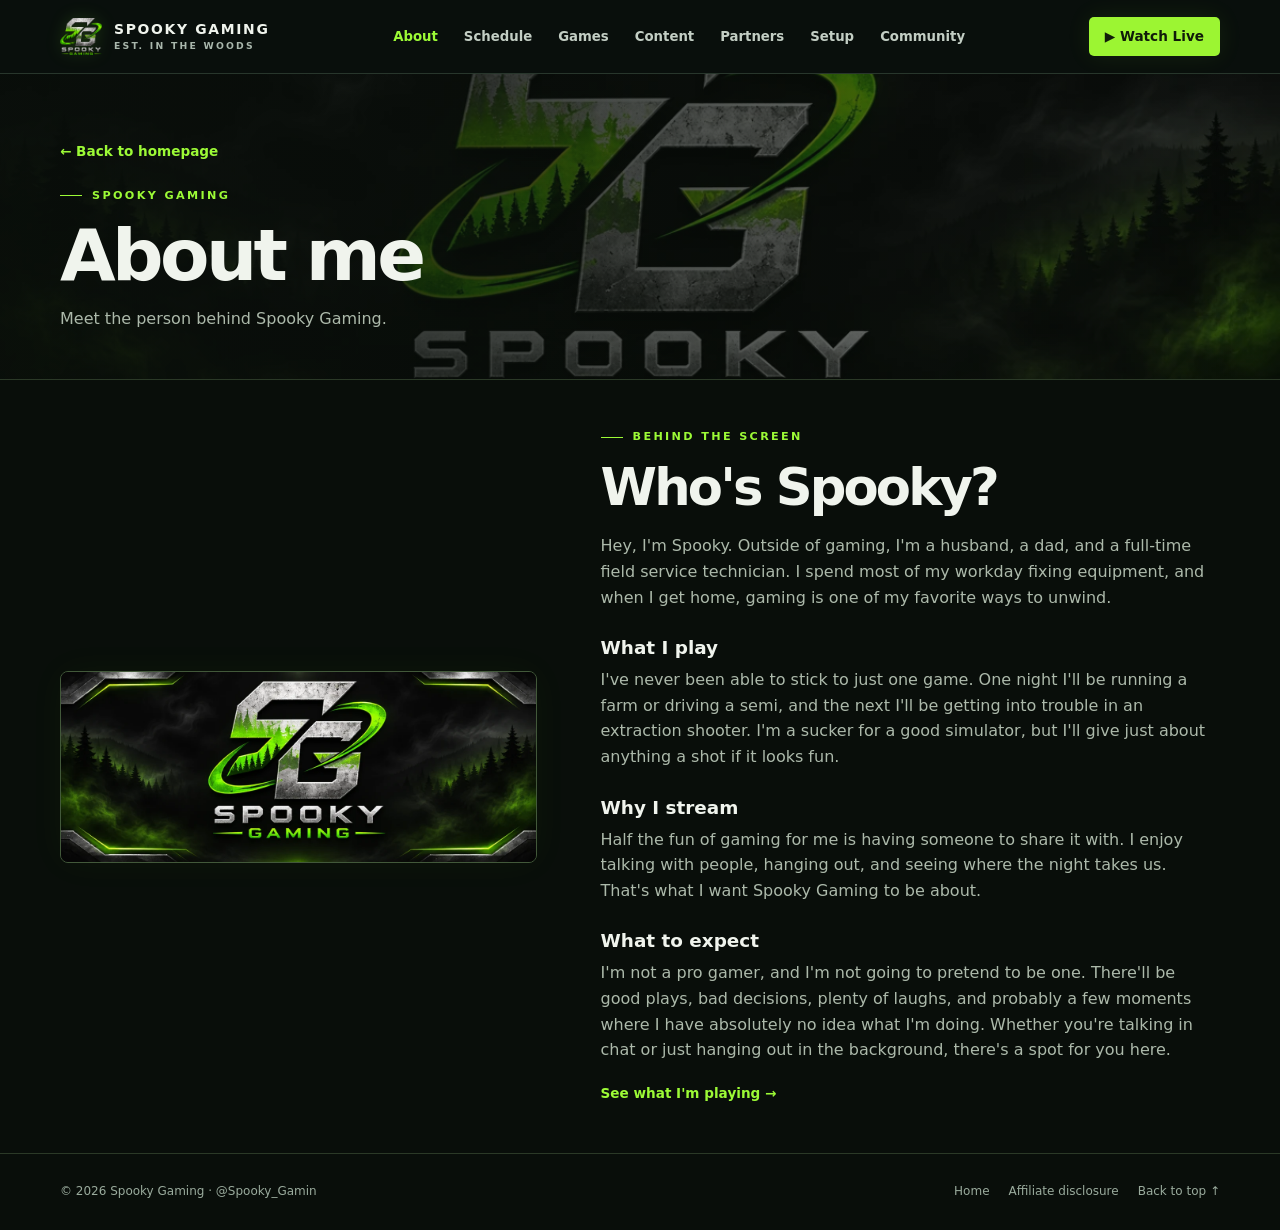
==== about.html @ e5206d7b "V4: add about.html" ====
<!doctype html><html lang="en"><head><meta charset="utf-8"><meta name="viewport" content="width=device-width, initial-scale=1"><meta name="theme-color" content="#090e0a"><meta name="description" content="Meet the person behind Spooky Gaming."><title>About me | Spooky Gaming</title><link rel="icon" href="icon.png"><link rel="stylesheet" href="site.css"></head><body class="detail-page" id="top"><a class="skip" href="#main">Skip to content</a><header class="site-header" id="header"><div class="wrap nav"><a class="brand" href="index.html" aria-label="Spooky Gaming home"><img class="nav-logo" src="logo.png" alt="" width="46" height="41"><span>SPOOKY GAMING<small>EST. IN THE WOODS</small></span></a><nav class="nav-links" id="nav-links" aria-label="Main navigation"><a href="about.html" aria-current="page">About</a><a href="schedule.html">Schedule</a><a href="games.html">Games</a><a href="content.html">Content</a><a href="partners.html">Partners</a><a href="setup.html">Setup</a><a href="community.html">Community</a></nav><a class="button primary nav-live" href="https://www.twitch.tv/spooky_gamin" target="_blank" rel="noopener noreferrer">▶ Watch Live</a><button class="menu-toggle" aria-controls="nav-links" aria-expanded="false" aria-label="Toggle navigation">☰</button></div></header><main class="detail-main" id="main"><section class="detail-hero"><div class="wrap"><a href="index.html#about" class="small-link">← Back to homepage</a><div class="eyebrow">Spooky Gaming</div><h1>About me</h1><p>Meet the person behind Spooky Gaming.</p></div></section><section class="section" id="about"><div class="wrap about-grid"><div class="about-art"><img class="brand-banner" src="banner.webp" alt="Spooky Gaming official forest banner" loading="lazy" width="1200" height="480"></div><div class="about-copy"><div class="eyebrow">Behind the screen</div><h2>Who's Spooky?</h2><p>Hey, I'm Spooky. Outside of gaming, I'm a husband, a dad, and a full-time field service technician. I spend most of my workday fixing equipment, and when I get home, gaming is one of my favorite ways to unwind.</p><h3>What I play</h3><p>I've never been able to stick to just one game. One night I'll be running a farm or driving a semi, and the next I'll be getting into trouble in an extraction shooter. I'm a sucker for a good simulator, but I'll give just about anything a shot if it looks fun.</p><h3>Why I stream</h3><p>Half the fun of gaming for me is having someone to share it with. I enjoy talking with people, hanging out, and seeing where the night takes us. That's what I want Spooky Gaming to be about.</p><h3>What to expect</h3><p>I'm not a pro gamer, and I'm not going to pretend to be one. There'll be good plays, bad decisions, plenty of laughs, and probably a few moments where I have absolutely no idea what I'm doing. Whether you're talking in chat or just hanging out in the background, there's a spot for you here.</p><a class="small-link" href="games.html">See what I'm playing →</a></div></div></section></main><footer class="footer"><div class="wrap footer-inner"><span>© 2026 Spooky Gaming · @Spooky_Gamin</span><div class="footer-links"><a href="index.html">Home</a><a href="partners.html#disclosure">Affiliate disclosure</a><a href="#top">Back to top ↑</a></div></div></footer><script>(()=>{const m=document.querySelector('.menu-toggle'),n=document.getElementById('nav-links');function close(){n.classList.remove('open');m.setAttribute('aria-expanded','false')}m.addEventListener('click',()=>{m.setAttribute('aria-expanded',String(n.classList.toggle('open')))});n.addEventListener('click',e=>{if(e.target.closest('a'))close()});document.addEventListener('keydown',e=>{if(e.key==='Escape'){close();m.focus()}})})();</script></body></html>
---- site.css ----
:root{color-scheme:dark;--bg:#0a100d;--surface:#101913;--line:#26392c;--green:#a0e477;--muted:#a9b7ac;--white:#f0f4ed;--max:1160px;--header:74px}*{box-sizing:border-box}html{scroll-behavior:smooth;scroll-padding-top:95px}body{margin:0;background:var(--bg);color:var(--white);font-family:Inter,ui-sans-serif,system-ui,-apple-system,BlinkMacSystemFont,"Segoe UI",sans-serif;line-height:1.6}a{color:inherit;text-decoration:none}button{font:inherit}a:focus-visible,button:focus-visible{outline:2px solid var(--green);outline-offset:5px}button{cursor:pointer}img,svg{display:block;max-width:100%}h1,h2,h3,p{margin:0}h2{font-size:clamp(2rem,4vw,3.4rem);letter-spacing:-.055em;line-height:1.08}h3{line-height:1.25}p{color:var(--muted)}.wrap{width:min(var(--max),calc(100% - 64px));margin:auto}.eyebrow{display:flex;align-items:center;gap:10px;color:var(--green);font-size:.7rem;letter-spacing:.21em;font-weight:750;text-transform:uppercase;margin-bottom:14px}.eyebrow:before{content:'';width:22px;height:1px;background:var(--green)}.skip{position:fixed;top:-100px;left:10px;z-index:100;background:var(--green);color:var(--bg);padding:12px}.skip:focus{top:10px}.site-header{position:fixed;inset:0 0 auto;height:var(--header);z-index:20;background:rgba(10,16,13,var(--nav-alpha,0));border-bottom:1px solid rgba(163,207,171,var(--nav-border,0));backdrop-filter:blur(var(--nav-blur,0px));transition:background .12s linear}.nav{height:100%;display:flex;align-items:center;justify-content:space-between;gap:28px}.brand{display:flex;gap:12px;align-items:center;font-size:.87rem;letter-spacing:.12em;font-weight:850;line-height:1.1;white-space:nowrap}.brand svg{width:32px;height:36px;color:var(--green)}.brand small{display:block;font-size:.58rem;letter-spacing:.24em;color:#a9b7ac;margin-top:4px}.nav-links{display:flex;align-items:center;gap:26px;font-size:.83rem;color:#c3cec4;font-weight:550}.nav-links a:hover,.footer a:hover{color:var(--green)}.button{display:inline-flex;align-items:center;justify-content:center;gap:9px;border:1px solid transparent;border-radius:5px;padding:12px 22px;font-size:.85rem;font-weight:750;line-height:1.2;transition:background .2s,color .2s,border .2s;min-height:45px}.primary{background:var(--green);color:#101b0c}.primary:hover{background:#c2f5a5}.outline{border-color:#77917a;background:#0b140e48;color:#edf5e9}.outline:hover{background:#263b27}.nav-live{padding:10px 15px;min-height:38px;white-space:nowrap}.menu-toggle{display:none;background:transparent;color:var(--white);border:1px solid var(--line);border-radius:5px;padding:6px 12px}.hero-space{height:100vh;height:100svh;min-height:540px;position:relative}.hero{position:fixed;inset:0 0 auto;height:100vh;height:100svh;min-height:540px;overflow:hidden;z-index:1;display:grid;place-items:center;isolation:isolate;background:radial-gradient(ellipse at 50% 43%,#45634d 0%,#1a3023 37%,#0b1611 80%);will-change:opacity,transform}.forest{position:absolute;inset:0;width:100%;height:100%;z-index:-2;overflow:hidden}.forest svg{position:absolute;width:100%;height:100%;object-fit:cover;max-width:none}.forest .far{transform:translateY(var(--far-y,0px))}.forest .near{transform:translateY(var(--near-y,0px))}.hero:after{content:'';position:absolute;inset:0;z-index:-1;background:linear-gradient(180deg,#07100d80 0%,transparent 30%,#09130d10 50%,#090f0c 100%),radial-gradient(ellipse at center,transparent 20%,#050c08a0 100%);pointer-events:none}.hero-copy{text-align:center;padding:90px 20px 95px;max-width:850px;text-shadow:0 2px 30px #0008}.hero-mark{width:75px;height:82px;margin:0 auto 18px;color:var(--green);filter:drop-shadow(0 0 25px #9be87955)}.hero-kicker{color:#c3e3bb;text-transform:uppercase;font-size:.7rem;letter-spacing:.32em;font-weight:650}.hero h1{font-size:clamp(3.2rem,9.2vw,8.5rem);line-height:.83;letter-spacing:-.07em;font-weight:950;margin:19px 0 24px}.hero h1 span{display:block;color:#a5d991;font-size:.79em;letter-spacing:.015em}.tagline{color:#dce8d9;letter-spacing:.19em;text-transform:uppercase;font-size:clamp(.65rem,1.4vw,.91rem);font-weight:650}.hero-actions{display:flex;gap:12px;justify-content:center;margin-top:30px;flex-wrap:wrap}.scroll-cue{position:absolute;bottom:28px;left:50%;transform:translateX(-50%);display:grid;justify-items:center;gap:8px;color:#b8cab9;font-size:.63rem;letter-spacing:.24em;white-space:nowrap}.scroll-cue svg{width:20px;height:20px;animation:drift 2s infinite}@keyframes drift{50%{transform:translateY(5px)}}.content{position:relative;z-index:3;background:var(--bg);border-top:1px solid #304638;box-shadow:0 -30px 80px #0a100d50}.social-strip{border-bottom:1px solid var(--line)}.social-grid{display:grid;grid-template-columns:repeat(3,1fr)}.social-item{padding:24px 20px;display:flex;justify-content:center;align-items:center;gap:15px;border-right:1px solid var(--line)}.social-item:last-child{border:0}.social-item strong{display:block;font-size:1rem;line-height:1.2}.social-item small{color:var(--muted);font-size:.74rem}.social-item svg{width:26px;height:26px;color:var(--green)}.social-item:hover:not(.pending){background:#132019}.pending{opacity:.65}.section{padding:82px 0;border-bottom:1px solid var(--line)}.section-head{display:flex;justify-content:space-between;align-items:end;gap:20px;margin-bottom:34px}.section-head p{max-width:420px;font-size:.94rem}.about-grid{display:grid;grid-template-columns:1fr 1fr;gap:64px;align-items:center}.about-copy p{margin-top:18px;max-width:540px}.about-art{min-height:330px;position:relative;overflow:hidden;border:1px solid #344d3b;border-radius:8px;background:radial-gradient(ellipse at 50% 40%,#385440,#14231b 65%,#0c1510);display:grid;place-items:center}.about-art svg{width:85%;max-width:460px}.art-label{position:absolute;bottom:16px;left:18px;font-size:.62rem;letter-spacing:.18em;text-transform:uppercase;color:#a1b7a2}.small-link{display:inline-flex;align-items:center;gap:9px;color:var(--green);font-size:.85rem;font-weight:700;margin-top:20px}.small-link:hover{text-decoration:underline}.schedule{display:grid;grid-template-columns:1.1fr 1fr;gap:40px;align-items:center;background:linear-gradient(120deg,#19291c,#0f1812);border:1px solid #344e3a;border-radius:8px;padding:34px 40px}.schedule-note{border-left:1px solid #38523c;padding-left:32px}.schedule-note strong{display:block;font-size:1.2rem;margin-bottom:5px}.schedule h2{font-size:clamp(1.8rem,3vw,2.7rem)}.cards{display:grid;grid-template-columns:repeat(3,1fr);gap:18px}.card{background:var(--surface);border:1px solid var(--line);border-radius:7px;overflow:hidden}.card-art{height:180px;position:relative;overflow:hidden;display:grid;align-items:end;padding:18px;background:#233629}.card-art svg{position:absolute;inset:0;width:100%;height:100%}.card-art strong{position:relative;font-size:1.6rem;font-weight:900;line-height:.95;letter-spacing:-.045em;text-shadow:0 2px 18px #000}.card-body{padding:19px}.card-body h3{font-size:1.07rem}.card-body p{font-size:.84rem;margin-top:6px}.category{color:var(--green);font-size:.65rem;letter-spacing:.14em;text-transform:uppercase;font-weight:700;margin-bottom:8px}.content-grid{display:grid;grid-template-columns:1fr 1fr;gap:18px}.video-card{display:grid;grid-template-columns:80px 1fr;gap:20px;align-items:center;background:#101a13;border:1px solid var(--line);border-radius:7px;padding:23px}.video-card:hover{border-color:#719c65}.play-icon{display:grid;place-items:center;border:1px solid #476a47;border-radius:50%;width:65px;height:65px;background:#203522;color:var(--green);font-size:1.4rem}.video-card p{font-size:.85rem;margin-top:5px}.partners{display:grid;grid-template-columns:1fr 1fr;gap:18px}.partner{padding:30px;border:1px solid var(--line);border-radius:7px;background:var(--surface)}.wordmark{font-size:2rem;letter-spacing:-.06em;font-weight:950;margin-bottom:14px}.partner:first-child .wordmark{font-style:italic;color:#c2eeab}.partner:nth-child(2) .wordmark{color:#ffb676}.partner p{font-size:.9rem}.partner .placeholder{display:block;color:#9db39c;font-size:.72rem;margin-top:18px}.disclosure{font-size:.76rem;margin-top:18px;color:#8fa192}.gear-grid{display:grid;grid-template-columns:repeat(3,1fr);gap:14px}.gear-item{padding:20px;border-top:1px solid #38553d;background:#101913}.gear-item small{color:var(--green);font-size:.65rem;letter-spacing:.13em;text-transform:uppercase}.gear-item strong{display:block;margin-top:6px;font-size:1.04rem}.gear-item p{font-size:.8rem;margin-top:5px}.community{text-align:center;padding:95px 20px;background:radial-gradient(ellipse at bottom,#1d3320 0%,#0a100d 67%);border-bottom:1px solid var(--line)}.community .eyebrow{justify-content:center}.community p{max-width:520px;margin:18px auto 25px}.footer{padding:28px 0;color:#9aab9d;font-size:.75rem}.footer-inner{display:flex;justify-content:space-between;align-items:center;gap:20px;flex-wrap:wrap}.footer-links{display:flex;gap:19px;flex-wrap:wrap}.sr-only{position:absolute;width:1px;height:1px;padding:0;margin:-1px;overflow:hidden;clip:rect(0,0,0,0);white-space:nowrap;border:0}
@media(max-width:850px){.wrap{width:calc(100% - 40px)}.nav-links{gap:15px}.nav-links a{font-size:.75rem}.about-grid{gap:28px}.section{padding:60px 0}.cards{gap:12px}.card-art{height:150px}.section-head{align-items:start;flex-direction:column;gap:12px}.gear-grid{grid-template-columns:repeat(2,1fr)}}
@media(max-width:650px){:root{--header:62px}.wrap{width:calc(100% - 32px)}.nav{gap:10px}.brand{font-size:.77rem}.brand svg{width:26px;height:30px}.menu-toggle{display:block;order:3}.nav-live{font-size:.75rem;margin-left:auto;padding:9px 12px}.nav-links{display:none;position:absolute;top:var(--header);left:0;right:0;background:#101b14;border-bottom:1px solid var(--line);padding:20px;flex-direction:column;align-items:stretch;gap:0}.nav-links.open{display:flex}.nav-links a{padding:12px;font-size:.92rem}.hero-mark{width:60px;height:65px}.hero h1{font-size:clamp(3.4rem,14vw,5.8rem)}.hero-copy{padding-top:75px}.hero-space,.hero{min-height:500px}.social-item{padding:19px 5px;gap:5px;flex-direction:column;text-align:center}.social-item svg{width:22px;height:22px}.social-item strong{font-size:.83rem}.social-item small{font-size:.64rem}.about-grid,.schedule,.content-grid,.partners{grid-template-columns:1fr;gap:20px}.about-art{min-height:230px}.about-copy{order:-1}.section{padding:48px 0}.schedule{padding:24px}.schedule-note{border-left:0;border-top:1px solid #38523c;padding:20px 0 0}.cards{grid-template-columns:1fr}.card-art{height:170px}.gear-grid{gap:8px}.gear-item{padding:15px}.gear-item strong{font-size:.9rem}.video-card{grid-template-columns:55px 1fr;padding:16px;gap:15px}.play-icon{width:48px;height:48px}.community{padding:60px 20px}.footer-inner{align-items:start;flex-direction:column;gap:10px}}
@media(prefers-reduced-motion:reduce){html{scroll-behavior:auto}.hero{position:absolute;will-change:auto}.scroll-cue svg{animation:none}*,*:before,*:after{transition:none!important}}

/* V2 • official Spooky Gaming branding */
:root{--green:#9cfa36;--line:#2b3927;--bg:#090e0a;--surface:#111910;--muted:#acb9aa}
.site-header .nav-logo{width:42px;height:42px;object-fit:contain;filter:drop-shadow(0 0 8px #84ff2930)}
.hero{background:#080d08 url('smoke-poster.webp') center/cover no-repeat}
.smoke-layer{position:absolute;inset:0;z-index:-3;overflow:hidden;background:url('smoke-poster.webp') center/cover no-repeat}
.smoke-video{display:block;width:100%;height:100%;object-fit:cover}
.forest{opacity:.48;mix-blend-mode:screen;z-index:-2;pointer-events:none}
.hero:after{background:linear-gradient(180deg,#05090588 0%,transparent 26%,transparent 58%,#090e0ae8 100%),radial-gradient(ellipse at center,transparent 27%,#050a0580 100%)}
.hero-copy{width:min(100%,850px);padding:calc(var(--header) + 8px) 20px 66px;display:flex;flex-direction:column;align-items:center}
.hero-logo{width:min(53vh,440px,78vw);height:auto;aspect-ratio:600/532;object-fit:contain;margin:10px auto 15px;filter:drop-shadow(0 0 22px #7dff2638)}
.hero-kicker{color:#d3e9c8;letter-spacing:.3em}
.tagline{color:#e3f0df}.hero-actions{margin-top:24px}
.primary{background:#9cf532;color:#111b0a;box-shadow:0 0 25px #9cf53216}.primary:hover{background:#c2ff84}
.about-art{min-height:0;background:#101710;border-color:#42583a;box-shadow:0 0 38px #7af5280a}.brand-banner{width:100%;height:auto;object-fit:contain}
.partner-logo{height:82px;display:flex;align-items:center;justify-content:flex-start;margin-bottom:20px}.partner-logo img{max-width:220px;width:100%;height:100%;object-fit:contain;object-position:left center}
.community{background:radial-gradient(ellipse at 50% 90%,#243819 0%,#090e0a 70%)}.ent-row{display:flex;justify-content:center;align-items:center;gap:clamp(4px,2vw,20px);margin:25px auto 0;max-width:640px}.ent-row img{width:min(17%,110px);height:auto;filter:drop-shadow(0 5px 10px #0007);transition:transform .22s}.ent-row img:hover{transform:translateY(-6px) scale(1.07)}
#motion-toggle{border:0;background:transparent;color:inherit;padding:0;text-decoration:underline;text-underline-offset:3px;font-size:inherit}.footer-links{align-items:center}
@media(max-width:650px){.site-header .nav-logo{width:34px;height:34px}.hero-logo{width:min(44vh,330px,76vw);margin:12px auto}.hero-copy{padding:calc(var(--header) + 12px) 14px 72px}.hero-actions{margin-top:18px}.hero-kicker{font-size:.61rem}.scroll-cue{bottom:18px}.about-art{min-height:0}.partner-logo{height:68px}}
@media(max-height:580px) and (min-width:651px){.hero-logo{width:230px}.hero-copy{padding-top:76px;padding-bottom:45px}.hero-actions{margin-top:12px}.scroll-cue{bottom:8px}}
@media(prefers-reduced-motion:reduce){.ent-row img:hover{transform:none}}
.motion-paused .hero{will-change:auto}.motion-paused .scroll-cue svg{animation:none}.motion-paused .ent-row img:hover{transform:none}

/* V3: seamless, untitled game gallery */
#partners .partners{grid-template-columns:1fr}#games{padding:36px 0}.game-ticker{overflow-x:auto;scrollbar-width:none;overscroll-behavior-x:contain;touch-action:pan-x pan-y;outline-offset:5px}.game-ticker::-webkit-scrollbar{display:none}.game-track{display:flex;width:max-content;gap:0}.game-group{display:flex;gap:16px;padding-right:16px;flex:none}.game-tile{width:clamp(220px,27vw,310px);flex:none;aspect-ratio:460/215;background:linear-gradient(135deg,#263f30,#101913);border:1px solid #344d3b;border-radius:7px;overflow:hidden;position:relative;display:grid;place-items:center}.game-tile img{position:absolute;inset:0;width:100%;height:100%;object-fit:contain;background:#101913}.game-tile [hidden]{display:none!important}.game-tile span{padding:12px;text-align:center;font-size:1rem;font-weight:750}.game-tile:hover{border-color:var(--green)}.ticker-toggle{display:block;margin:12px 0 0 auto;color:var(--muted);background:none;border:0;padding:3px;font-size:.72rem;text-decoration:underline}.ticker-toggle:hover{color:var(--green)}
.game-link{transition:border-color .2s,box-shadow .2s;cursor:pointer}.game-link:hover,.game-link:focus-visible{border-color:var(--green);box-shadow:inset 0 0 0 1px var(--green),0 0 12px #a0e47740}.game-tile .game-external{position:absolute;right:8px;top:8px;z-index:2;padding:3px 7px;border-radius:4px;background:#0a100de6;color:var(--green);font-size:1rem;line-height:1.4;opacity:0;transition:opacity .2s}.game-link:hover .game-external,.game-link:focus-visible .game-external{opacity:1}@media(hover:none){.game-tile .game-external{opacity:1}}.game-ticker{padding:4px 0}
.about-copy h3{margin-top:26px;font-size:1.15rem;color:var(--white)}.about-copy h3+p{margin-top:8px}#about .about-grid{align-items:start}#about .about-art{align-self:center}

.detail-page .site-header{--nav-alpha:.98;--nav-border:.2;--nav-blur:12px}.detail-main{padding-top:var(--header);min-height:80vh}.detail-hero{padding:64px 0 48px;background:linear-gradient(90deg,#090e0af5,#090e0a80),url('banner.webp') center/cover;border-bottom:1px solid var(--line)}.detail-hero h1{font-size:clamp(2.6rem,6vw,4.5rem);line-height:1;letter-spacing:-.05em}.detail-hero p{max-width:640px;margin-top:15px}.detail-hero .small-link{margin:0 0 24px}.detail-page #games{padding:48px 0}.detail-page .game-group{display:grid;grid-template-columns:repeat(3,minmax(0,1fr));gap:16px;padding:0}.detail-page .game-tile{width:100%}.detail-page .about-copy{order:0}.detail-page .about-copy p{max-width:none}.detail-page .about-grid{grid-template-columns:1fr 1.3fr}.detail-page .about-art{align-self:start}.detail-page .section{padding:48px 0}.detail-page .nav-links a[aria-current=page]{color:var(--green)}.detail-page .gear-grid{margin:20px 0 36px}.detail-page .section h3{margin-bottom:8px}.detail-page .section p+p{margin-top:14px}@media(max-width:850px){.detail-page .game-group{grid-template-columns:repeat(2,minmax(0,1fr))}.nav-links{gap:12px}}@media(max-width:650px){.detail-page .about-grid{grid-template-columns:1fr}.detail-hero{padding:36px 0}.detail-page .game-group{gap:8px}}
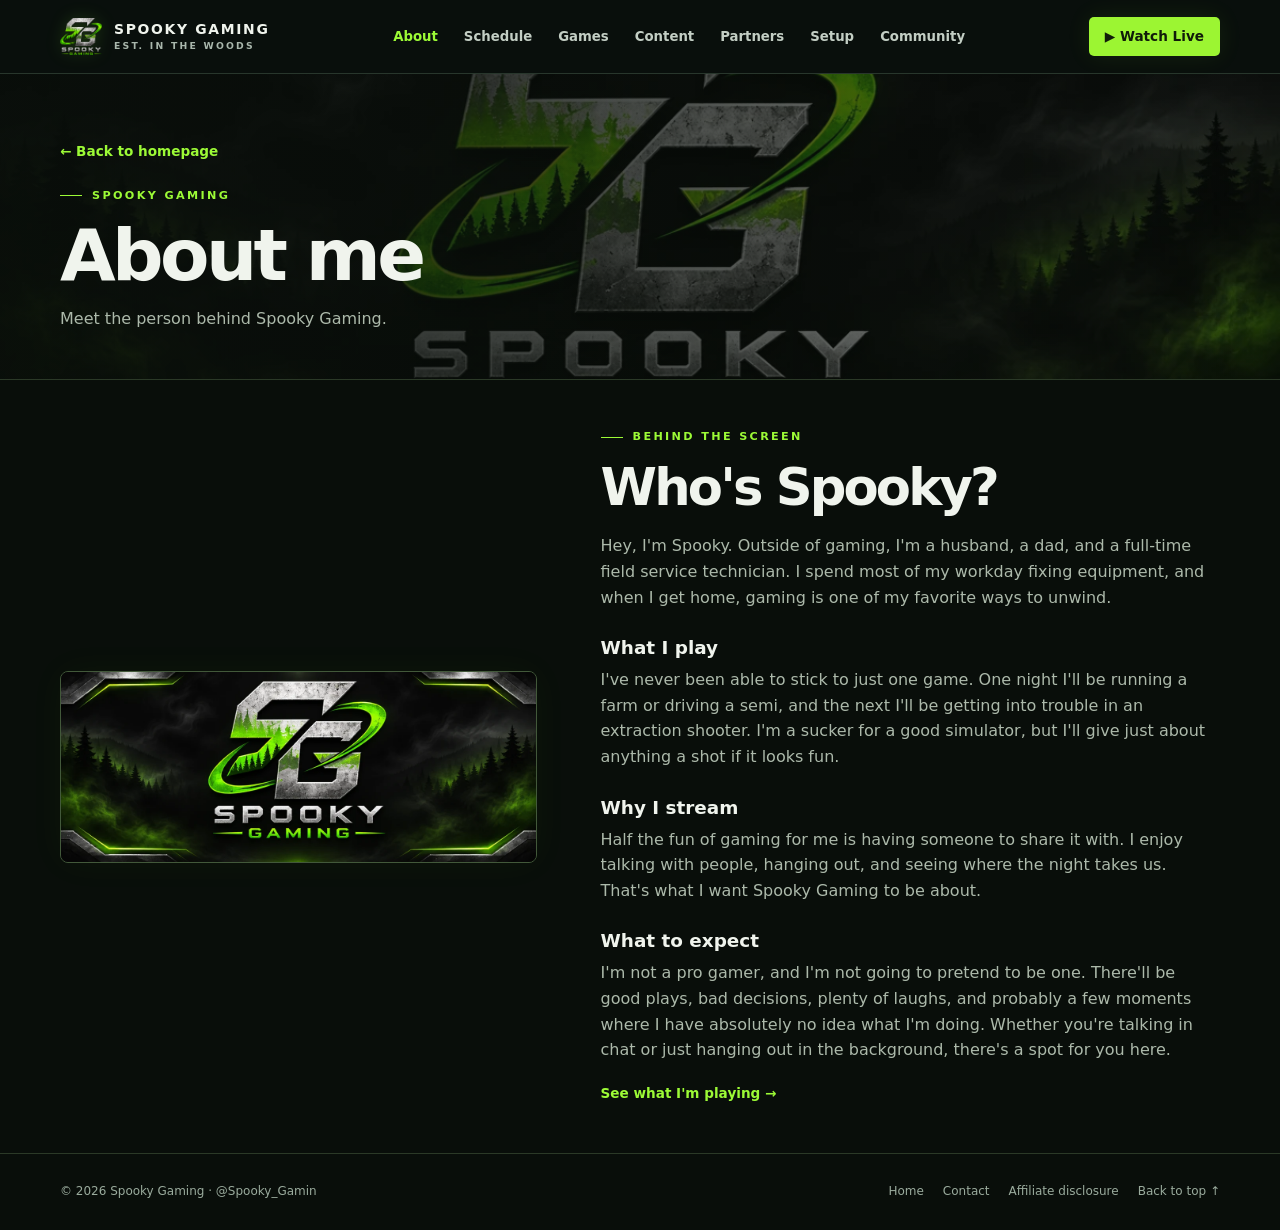
==== commit 51fb5953: "Add business contact and affiliate information: about.html" ====
--- a/about.html
+++ b/about.html
@@ -1 +1 @@
-<!doctype html><html lang="en"><head><meta charset="utf-8"><meta name="viewport" content="width=device-width, initial-scale=1"><meta name="theme-color" content="#090e0a"><meta name="description" content="Meet the person behind Spooky Gaming."><title>About me | Spooky Gaming</title><link rel="icon" href="icon.png"><link rel="stylesheet" href="site.css"></head><body class="detail-page" id="top"><a class="skip" href="#main">Skip to content</a><header class="site-header" id="header"><div class="wrap nav"><a class="brand" href="index.html" aria-label="Spooky Gaming home"><img class="nav-logo" src="logo.png" alt="" width="46" height="41"><span>SPOOKY GAMING<small>EST. IN THE WOODS</small></span></a><nav class="nav-links" id="nav-links" aria-label="Main navigation"><a href="about.html" aria-current="page">About</a><a href="schedule.html">Schedule</a><a href="games.html">Games</a><a href="content.html">Content</a><a href="partners.html">Partners</a><a href="setup.html">Setup</a><a href="community.html">Community</a></nav><a class="button primary nav-live" href="https://www.twitch.tv/spooky_gamin" target="_blank" rel="noopener noreferrer">▶ Watch Live</a><button class="menu-toggle" aria-controls="nav-links" aria-expanded="false" aria-label="Toggle navigation">☰</button></div></header><main class="detail-main" id="main"><section class="detail-hero"><div class="wrap"><a href="index.html#about" class="small-link">← Back to homepage</a><div class="eyebrow">Spooky Gaming</div><h1>About me</h1><p>Meet the person behind Spooky Gaming.</p></div></section><section class="section" id="about"><div class="wrap about-grid"><div class="about-art"><img class="brand-banner" src="banner.webp" alt="Spooky Gaming official forest banner" loading="lazy" width="1200" height="480"></div><div class="about-copy"><div class="eyebrow">Behind the screen</div><h2>Who's Spooky?</h2><p>Hey, I'm Spooky. Outside of gaming, I'm a husband, a dad, and a full-time field service technician. I spend most of my workday fixing equipment, and when I get home, gaming is one of my favorite ways to unwind.</p><h3>What I play</h3><p>I've never been able to stick to just one game. One night I'll be running a farm or driving a semi, and the next I'll be getting into trouble in an extraction shooter. I'm a sucker for a good simulator, but I'll give just about anything a shot if it looks fun.</p><h3>Why I stream</h3><p>Half the fun of gaming for me is having someone to share it with. I enjoy talking with people, hanging out, and seeing where the night takes us. That's what I want Spooky Gaming to be about.</p><h3>What to expect</h3><p>I'm not a pro gamer, and I'm not going to pretend to be one. There'll be good plays, bad decisions, plenty of laughs, and probably a few moments where I have absolutely no idea what I'm doing. Whether you're talking in chat or just hanging out in the background, there's a spot for you here.</p><a class="small-link" href="games.html">See what I'm playing →</a></div></div></section></main><footer class="footer"><div class="wrap footer-inner"><span>© 2026 Spooky Gaming · @Spooky_Gamin</span><div class="footer-links"><a href="index.html">Home</a><a href="partners.html#disclosure">Affiliate disclosure</a><a href="#top">Back to top ↑</a></div></div></footer><script>(()=>{const m=document.querySelector('.menu-toggle'),n=document.getElementById('nav-links');function close(){n.classList.remove('open');m.setAttribute('aria-expanded','false')}m.addEventListener('click',()=>{m.setAttribute('aria-expanded',String(n.classList.toggle('open')))});n.addEventListener('click',e=>{if(e.target.closest('a'))close()});document.addEventListener('keydown',e=>{if(e.key==='Escape'){close();m.focus()}})})();</script></body></html>+<!doctype html><html lang="en"><head><meta charset="utf-8"><meta name="viewport" content="width=device-width, initial-scale=1"><meta name="theme-color" content="#090e0a"><meta name="description" content="Meet the person behind Spooky Gaming."><title>About me | Spooky Gaming</title><link rel="icon" href="icon.png"><link rel="stylesheet" href="site.css"></head><body class="detail-page" id="top"><a class="skip" href="#main">Skip to content</a><header class="site-header" id="header"><div class="wrap nav"><a class="brand" href="index.html" aria-label="Spooky Gaming home"><img class="nav-logo" src="logo.png" alt="" width="46" height="41"><span>SPOOKY GAMING<small>EST. IN THE WOODS</small></span></a><nav class="nav-links" id="nav-links" aria-label="Main navigation"><a href="about.html" aria-current="page">About</a><a href="schedule.html">Schedule</a><a href="games.html">Games</a><a href="content.html">Content</a><a href="partners.html">Partners</a><a href="setup.html">Setup</a><a href="community.html">Community</a></nav><a class="button primary nav-live" href="https://www.twitch.tv/spooky_gamin" target="_blank" rel="noopener noreferrer">▶ Watch Live</a><button class="menu-toggle" aria-controls="nav-links" aria-expanded="false" aria-label="Toggle navigation">☰</button></div></header><main class="detail-main" id="main"><section class="detail-hero"><div class="wrap"><a href="index.html#about" class="small-link">← Back to homepage</a><div class="eyebrow">Spooky Gaming</div><h1>About me</h1><p>Meet the person behind Spooky Gaming.</p></div></section><section class="section" id="about"><div class="wrap about-grid"><div class="about-art"><img class="brand-banner" src="banner.webp" alt="Spooky Gaming official forest banner" loading="lazy" width="1200" height="480"></div><div class="about-copy"><div class="eyebrow">Behind the screen</div><h2>Who's Spooky?</h2><p>Hey, I'm Spooky. Outside of gaming, I'm a husband, a dad, and a full-time field service technician. I spend most of my workday fixing equipment, and when I get home, gaming is one of my favorite ways to unwind.</p><h3>What I play</h3><p>I've never been able to stick to just one game. One night I'll be running a farm or driving a semi, and the next I'll be getting into trouble in an extraction shooter. I'm a sucker for a good simulator, but I'll give just about anything a shot if it looks fun.</p><h3>Why I stream</h3><p>Half the fun of gaming for me is having someone to share it with. I enjoy talking with people, hanging out, and seeing where the night takes us. That's what I want Spooky Gaming to be about.</p><h3>What to expect</h3><p>I'm not a pro gamer, and I'm not going to pretend to be one. There'll be good plays, bad decisions, plenty of laughs, and probably a few moments where I have absolutely no idea what I'm doing. Whether you're talking in chat or just hanging out in the background, there's a spot for you here.</p><a class="small-link" href="games.html">See what I'm playing →</a></div></div></section></main><footer class="footer"><div class="wrap footer-inner"><span>© 2026 Spooky Gaming · @Spooky_Gamin</span><div class="footer-links"><a href="index.html">Home</a><a href="partners.html#contact">Contact</a><a href="partners.html#disclosure">Affiliate disclosure</a><a href="#top">Back to top ↑</a></div></div></footer><script>(()=>{const m=document.querySelector('.menu-toggle'),n=document.getElementById('nav-links');function close(){n.classList.remove('open');m.setAttribute('aria-expanded','false')}m.addEventListener('click',()=>{m.setAttribute('aria-expanded',String(n.classList.toggle('open')))});n.addEventListener('click',e=>{if(e.target.closest('a'))close()});document.addEventListener('keydown',e=>{if(e.key==='Escape'){close();m.focus()}})})();</script></body></html>
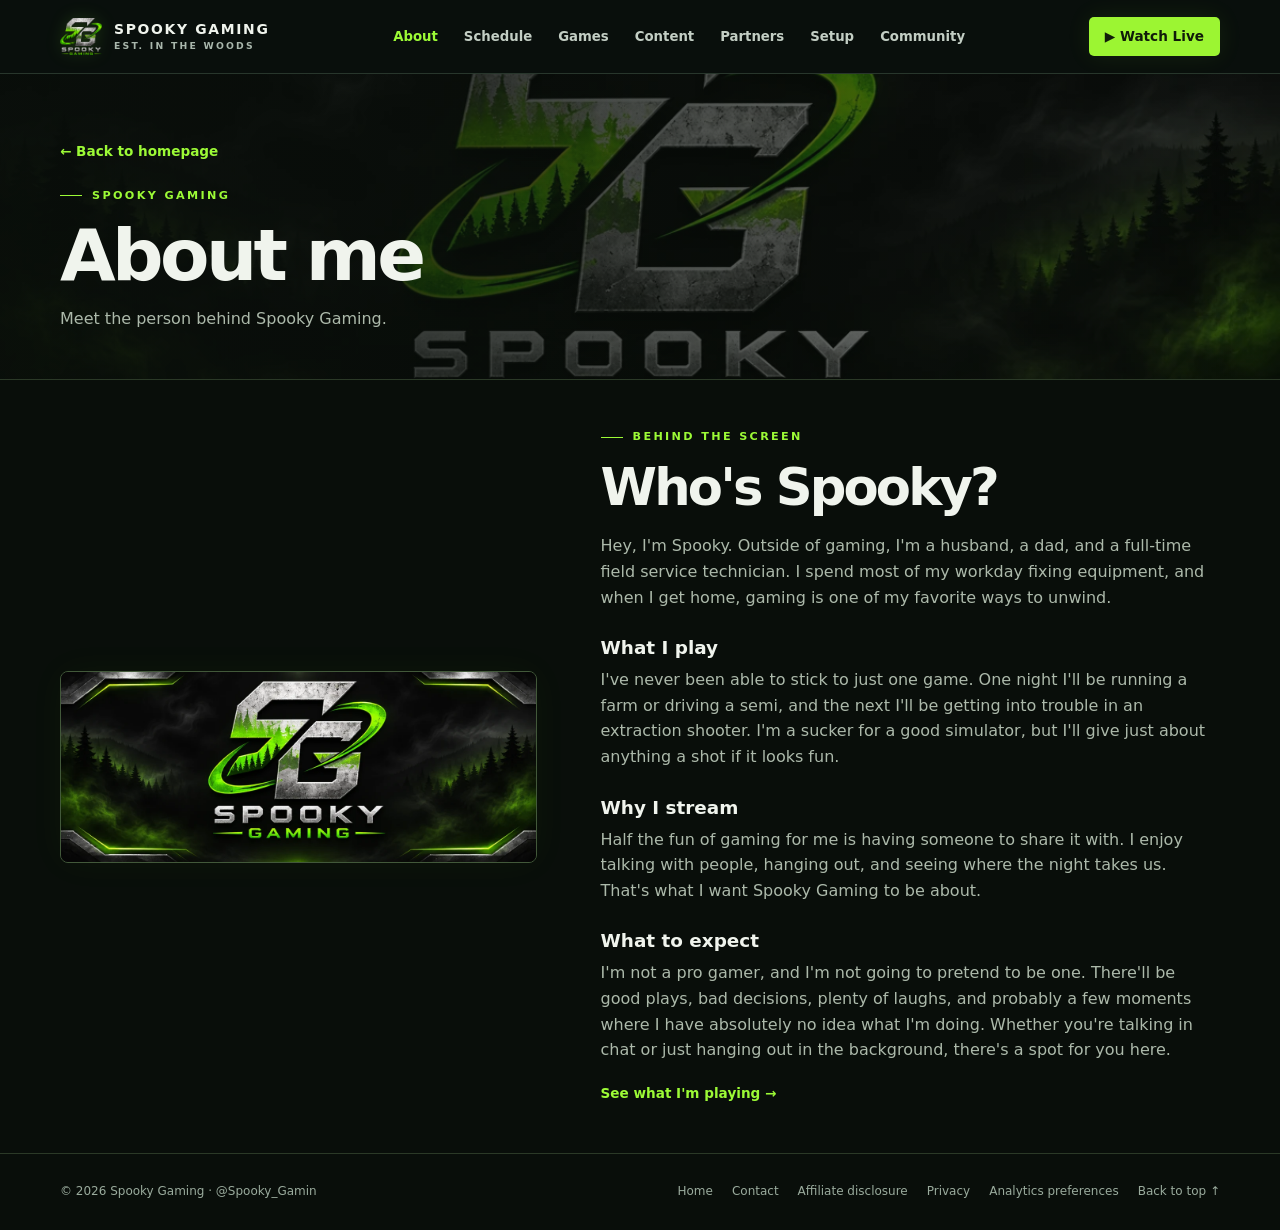
==== commit bf9ef171: "Add shared analytics and privacy controls" ====
--- a/about.html
+++ b/about.html
@@ -1 +1 @@
-<!doctype html><html lang="en"><head><meta charset="utf-8"><meta name="viewport" content="width=device-width, initial-scale=1"><meta name="theme-color" content="#090e0a"><meta name="description" content="Meet the person behind Spooky Gaming."><title>About me | Spooky Gaming</title><link rel="icon" href="icon.png"><link rel="stylesheet" href="site.css"></head><body class="detail-page" id="top"><a class="skip" href="#main">Skip to content</a><header class="site-header" id="header"><div class="wrap nav"><a class="brand" href="index.html" aria-label="Spooky Gaming home"><img class="nav-logo" src="logo.png" alt="" width="46" height="41"><span>SPOOKY GAMING<small>EST. IN THE WOODS</small></span></a><nav class="nav-links" id="nav-links" aria-label="Main navigation"><a href="about.html" aria-current="page">About</a><a href="schedule.html">Schedule</a><a href="games.html">Games</a><a href="content.html">Content</a><a href="partners.html">Partners</a><a href="setup.html">Setup</a><a href="community.html">Community</a></nav><a class="button primary nav-live" href="https://www.twitch.tv/spooky_gamin" target="_blank" rel="noopener noreferrer">▶ Watch Live</a><button class="menu-toggle" aria-controls="nav-links" aria-expanded="false" aria-label="Toggle navigation">☰</button></div></header><main class="detail-main" id="main"><section class="detail-hero"><div class="wrap"><a href="index.html#about" class="small-link">← Back to homepage</a><div class="eyebrow">Spooky Gaming</div><h1>About me</h1><p>Meet the person behind Spooky Gaming.</p></div></section><section class="section" id="about"><div class="wrap about-grid"><div class="about-art"><img class="brand-banner" src="banner.webp" alt="Spooky Gaming official forest banner" loading="lazy" width="1200" height="480"></div><div class="about-copy"><div class="eyebrow">Behind the screen</div><h2>Who's Spooky?</h2><p>Hey, I'm Spooky. Outside of gaming, I'm a husband, a dad, and a full-time field service technician. I spend most of my workday fixing equipment, and when I get home, gaming is one of my favorite ways to unwind.</p><h3>What I play</h3><p>I've never been able to stick to just one game. One night I'll be running a farm or driving a semi, and the next I'll be getting into trouble in an extraction shooter. I'm a sucker for a good simulator, but I'll give just about anything a shot if it looks fun.</p><h3>Why I stream</h3><p>Half the fun of gaming for me is having someone to share it with. I enjoy talking with people, hanging out, and seeing where the night takes us. That's what I want Spooky Gaming to be about.</p><h3>What to expect</h3><p>I'm not a pro gamer, and I'm not going to pretend to be one. There'll be good plays, bad decisions, plenty of laughs, and probably a few moments where I have absolutely no idea what I'm doing. Whether you're talking in chat or just hanging out in the background, there's a spot for you here.</p><a class="small-link" href="games.html">See what I'm playing →</a></div></div></section></main><footer class="footer"><div class="wrap footer-inner"><span>© 2026 Spooky Gaming · @Spooky_Gamin</span><div class="footer-links"><a href="index.html">Home</a><a href="partners.html#contact">Contact</a><a href="partners.html#disclosure">Affiliate disclosure</a><a href="#top">Back to top ↑</a></div></div></footer><script>(()=>{const m=document.querySelector('.menu-toggle'),n=document.getElementById('nav-links');function close(){n.classList.remove('open');m.setAttribute('aria-expanded','false')}m.addEventListener('click',()=>{m.setAttribute('aria-expanded',String(n.classList.toggle('open')))});n.addEventListener('click',e=>{if(e.target.closest('a'))close()});document.addEventListener('keydown',e=>{if(e.key==='Escape'){close();m.focus()}})})();</script></body></html>+<!doctype html><html lang="en"><head><meta charset="utf-8"><meta name="viewport" content="width=device-width, initial-scale=1"><meta name="theme-color" content="#090e0a"><meta name="description" content="Meet the person behind Spooky Gaming."><title>About me | Spooky Gaming</title><link rel="icon" href="icon.png"><link rel="stylesheet" href="site.css"><script src="analytics-config.js" defer></script><script src="analytics.js" defer></script></head><body class="detail-page" id="top"><a class="skip" href="#main">Skip to content</a><header class="site-header" id="header"><div class="wrap nav"><a class="brand" href="index.html" aria-label="Spooky Gaming home"><img class="nav-logo" src="logo.png" alt="" width="46" height="41"><span>SPOOKY GAMING<small>EST. IN THE WOODS</small></span></a><nav class="nav-links" id="nav-links" aria-label="Main navigation"><a href="about.html" aria-current="page">About</a><a href="schedule.html">Schedule</a><a href="games.html">Games</a><a href="content.html">Content</a><a href="partners.html">Partners</a><a href="setup.html">Setup</a><a href="community.html">Community</a></nav><a class="button primary nav-live" href="https://www.twitch.tv/spooky_gamin" target="_blank" rel="noopener noreferrer">▶ Watch Live</a><button class="menu-toggle" aria-controls="nav-links" aria-expanded="false" aria-label="Toggle navigation">☰</button></div></header><main class="detail-main" id="main"><section class="detail-hero"><div class="wrap"><a href="index.html#about" class="small-link">← Back to homepage</a><div class="eyebrow">Spooky Gaming</div><h1>About me</h1><p>Meet the person behind Spooky Gaming.</p></div></section><section class="section" id="about"><div class="wrap about-grid"><div class="about-art"><img class="brand-banner" src="banner.webp" alt="Spooky Gaming official forest banner" loading="lazy" width="1200" height="480"></div><div class="about-copy"><div class="eyebrow">Behind the screen</div><h2>Who's Spooky?</h2><p>Hey, I'm Spooky. Outside of gaming, I'm a husband, a dad, and a full-time field service technician. I spend most of my workday fixing equipment, and when I get home, gaming is one of my favorite ways to unwind.</p><h3>What I play</h3><p>I've never been able to stick to just one game. One night I'll be running a farm or driving a semi, and the next I'll be getting into trouble in an extraction shooter. I'm a sucker for a good simulator, but I'll give just about anything a shot if it looks fun.</p><h3>Why I stream</h3><p>Half the fun of gaming for me is having someone to share it with. I enjoy talking with people, hanging out, and seeing where the night takes us. That's what I want Spooky Gaming to be about.</p><h3>What to expect</h3><p>I'm not a pro gamer, and I'm not going to pretend to be one. There'll be good plays, bad decisions, plenty of laughs, and probably a few moments where I have absolutely no idea what I'm doing. Whether you're talking in chat or just hanging out in the background, there's a spot for you here.</p><a class="small-link" href="games.html">See what I'm playing →</a></div></div></section></main><footer class="footer"><div class="wrap footer-inner"><span>© 2026 Spooky Gaming · @Spooky_Gamin</span><div class="footer-links"><a href="index.html">Home</a><a href="partners.html#contact">Contact</a><a href="partners.html#disclosure">Affiliate disclosure</a><a href="privacy.html">Privacy</a><a href="privacy.html" data-analytics-settings>Analytics preferences</a><a href="#top">Back to top ↑</a></div></div></footer><script>(()=>{const m=document.querySelector('.menu-toggle'),n=document.getElementById('nav-links');function close(){n.classList.remove('open');m.setAttribute('aria-expanded','false')}m.addEventListener('click',()=>{m.setAttribute('aria-expanded',String(n.classList.toggle('open')))});n.addEventListener('click',e=>{if(e.target.closest('a'))close()});document.addEventListener('keydown',e=>{if(e.key==='Escape'){close();m.focus()}})})();</script></body></html>
